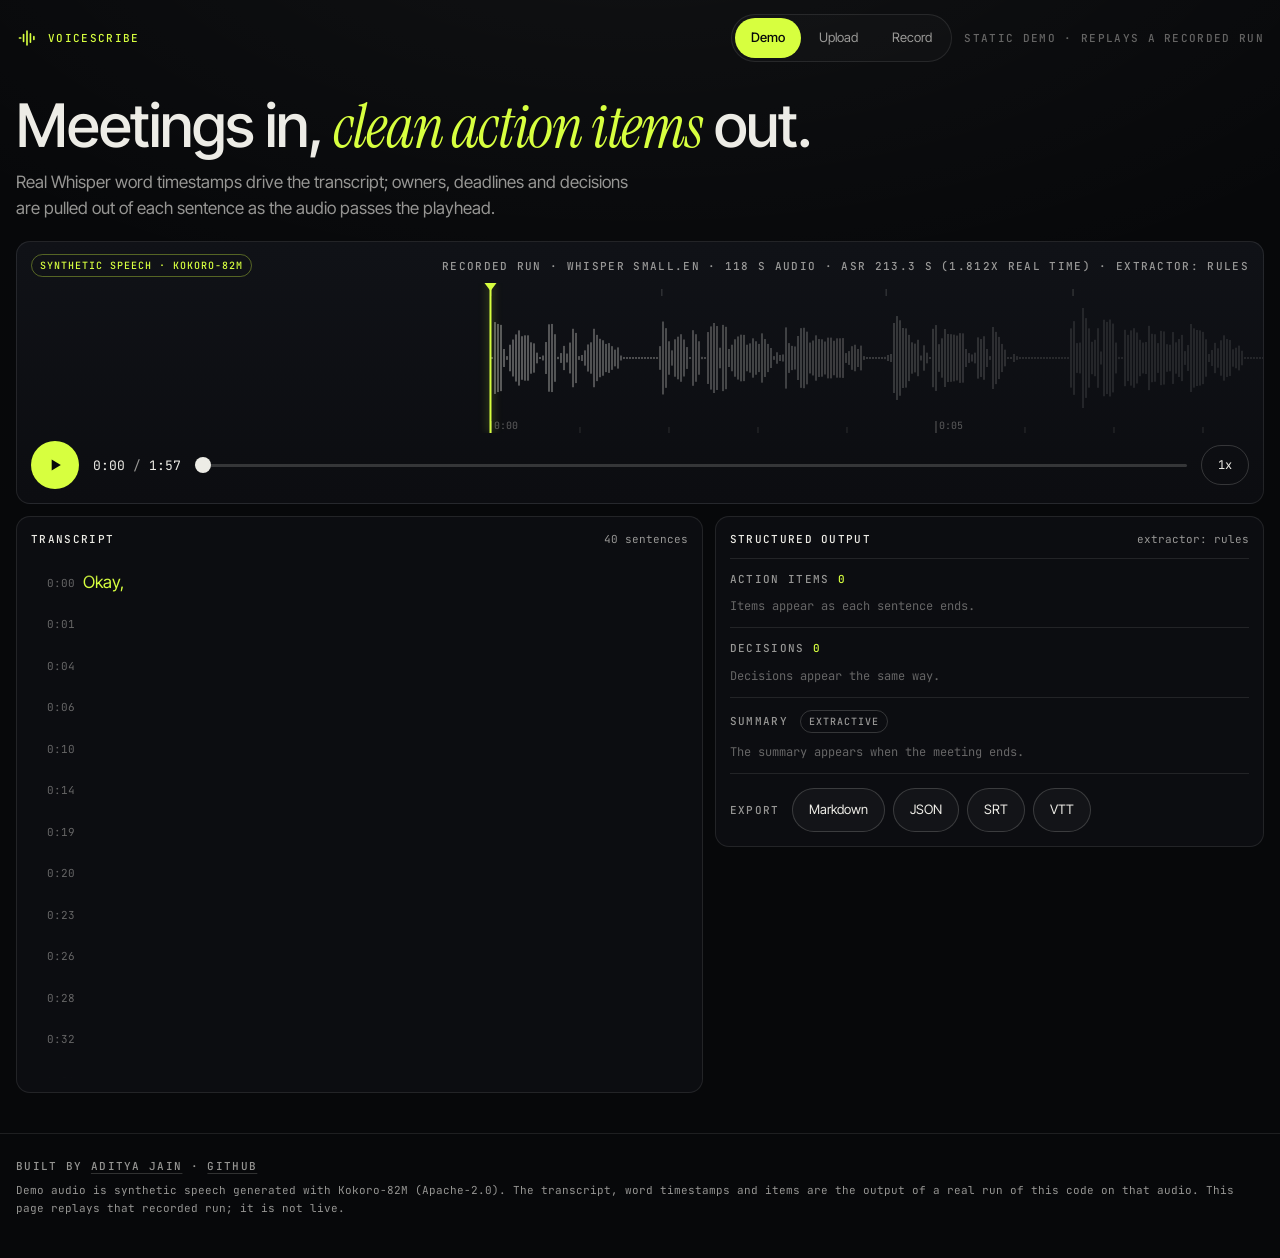
==== web/index.html @ 371c5ebb "Web UI with waveform playhead, word-by-word transcript and animated items; recorded demo run; CI; sl" ====
<!doctype html>
<html lang="en" data-theme="dark">
<head>
<meta charset="utf-8">
<meta name="viewport" content="width=device-width, initial-scale=1, viewport-fit=cover">
<title>VoiceScribe · meetings in, clean action items out</title>
<meta name="description" content="Whisper word timestamps and structured action-item extraction, shown on a real audio timeline.">
<meta name="theme-color" content="#07080a">
<link rel="icon" href="data:image/svg+xml,%3Csvg xmlns='http://www.w3.org/2000/svg' viewBox='0 0 32 32'%3E%3Crect width='32' height='32' rx='7' fill='%2307080a'/%3E%3Cpath d='M6 16h2M11 11v10M16 6v20M21 10v12M26 14v4' stroke='%23d7ff3f' stroke-width='2.4' stroke-linecap='round'/%3E%3C/svg%3E">
<link rel="preconnect" href="https://fonts.googleapis.com">
<link rel="preconnect" href="https://fonts.gstatic.com" crossorigin>
<link href="https://fonts.googleapis.com/css2?family=Inter+Tight:wght@400;500;600&family=Instrument+Serif:ital@1&family=JetBrains+Mono:wght@400;500&display=swap" rel="stylesheet">
<link rel="stylesheet" href="style.css">
</head>
<body>
<a class="skip" href="#transcript">Skip to transcript</a>

<header class="top">
  <div class="brand">
    <svg viewBox="0 0 32 32" width="22" height="22" aria-hidden="true"><path d="M5 16h2M11 11v10M16 6v20M21 10v12M26 14v4" stroke="currentColor" stroke-width="2.4" stroke-linecap="round" fill="none"/></svg>
    <span class="mono label">VoiceScribe</span>
  </div>
  <nav class="modes" aria-label="Mode">
    <button class="mode on" data-mode="demo" type="button">Demo</button>
    <button class="mode" data-mode="upload" type="button">Upload</button>
    <button class="mode" data-mode="record" type="button">Record</button>
  </nav>
  <div class="mono label env" id="env" role="status">checking backend</div>
</header>

<main>
  <section class="hero">
    <h1>Meetings in, <em>clean action items</em> out.</h1>
    <p class="lede">Real Whisper word timestamps drive the transcript; owners, deadlines and decisions are pulled out of each sentence as the audio passes the playhead.</p>
  </section>

  <section class="stage" aria-label="Audio timeline">
    <div class="stage-top mono label">
      <span id="source-tag" class="tag tag-lime">Synthetic speech · Kokoro-82M</span>
      <span id="run-info" class="muted"></span>
    </div>
    <div class="wave-wrap">
      <canvas id="wave" aria-label="Waveform streaming past the playhead"></canvas>
      <div class="wave-msg mono" id="wave-msg" hidden></div>
    </div>
    <div class="transport" id="transport">
      <button id="play" class="play" type="button" aria-label="Play" disabled>
        <svg class="i-play" viewBox="0 0 24 24" width="20" height="20"><path d="M8 5.5v13l11-6.5z" fill="currentColor"/></svg>
        <svg class="i-pause" viewBox="0 0 24 24" width="20" height="20"><path d="M7 5h4v14H7zM13 5h4v14h-4z" fill="currentColor"/></svg>
      </button>
      <div class="time mono"><span id="t-cur">0:00</span><span class="muted"> / </span><span id="t-dur">0:00</span></div>
      <input id="scrub" type="range" min="0" max="1000" value="0" step="1" aria-label="Seek" disabled>
      <button id="rate" class="rate mono" type="button" aria-label="Playback speed">1x</button>
    </div>
  </section>

  <section class="panel intake" id="intake" hidden>
    <div class="intake-row" id="upload-ui" hidden>
      <label class="file">
        <input type="file" id="file" accept="audio/*,video/webm,.wav,.mp3,.m4a,.ogg,.flac,.webm">
        <span class="btn" id="file-btn">Choose audio file</span>
        <span class="mono muted" id="file-name">no file chosen</span>
      </label>
    </div>
    <div class="intake-row" id="record-ui" hidden>
      <button class="btn rec" id="rec" type="button"><span class="dot"></span><span id="rec-label">Start recording</span></button>
      <canvas id="meter" width="160" height="28" aria-hidden="true"></canvas>
      <span class="mono muted" id="rec-time">0:00</span>
    </div>
    <div class="intake-row fields" id="fields" hidden>
      <label class="field"><span class="mono label">Meeting date</span><input type="date" id="date"></label>
      <label class="field"><span class="mono label">Extractor</span>
        <select id="extractor"><option value="rules">rules (offline)</option><option value="local">rules + local model</option><option value="openai">openai (needs key)</option><option value="anthropic">anthropic (needs key)</option></select>
      </label>
      <label class="check" id="diar-wrap"><input type="checkbox" id="diar"><span>Identify speakers</span></label>
      <button class="btn primary" id="process" type="button" disabled>Transcribe and extract</button>
    </div>
    <div class="pipe" id="pipe" hidden>
      <div class="steps mono"><span data-s="decode">decode</span><i></i><span data-s="transcribe">transcribe</span><i></i><span data-s="diarize">speakers</span><i></i><span data-s="extract">segment + extract</span></div>
      <div class="bar"><div id="pipe-bar"></div></div>
      <div class="mono muted" id="pipe-msg"></div>
    </div>
    <p class="note" id="intake-note"></p>
  </section>

  <div class="cols">
    <section class="panel transcript" aria-label="Transcript">
      <div class="panel-head"><h2 class="mono label">Transcript</h2><span class="mono muted" id="tr-meta"></span></div>
      <div id="transcript" class="tr-scroll" tabindex="0"></div>
    </section>

    <section class="panel items" aria-label="Extracted items">
      <div class="panel-head"><h2 class="mono label">Structured output</h2><span class="mono muted" id="it-meta"></span></div>
      <div class="group">
        <h3 class="mono label sub">Action items <b id="n-act">0</b></h3>
        <ol id="actions" class="cards"></ol>
        <p class="empty mono" id="actions-empty">Items appear as each sentence ends.</p>
      </div>
      <div class="group">
        <h3 class="mono label sub">Decisions <b id="n-dec">0</b></h3>
        <ol id="decisions" class="cards"></ol>
        <p class="empty mono" id="decisions-empty">Decisions appear the same way.</p>
      </div>
      <div class="group">
        <h3 class="mono label sub">Summary <span class="tag" id="sum-kind">extractive</span></h3>
        <p id="summary" class="summary"></p>
        <p class="empty mono" id="summary-empty">The summary appears when the meeting ends.</p>
      </div>
      <div class="exports">
        <span class="mono label">Export</span>
        <button class="btn sm" data-fmt="md" type="button">Markdown</button>
        <button class="btn sm" data-fmt="json" type="button">JSON</button>
        <button class="btn sm" data-fmt="srt" type="button">SRT</button>
        <button class="btn sm" data-fmt="vtt" type="button">VTT</button>
      </div>
    </section>
  </div>
</main>

<footer>
  <div class="mono label">Built by <a href="https://adityajain16.vercel.app" rel="noopener">Aditya Jain</a> · <a href="https://github.com/Aditya2616/VoiceScribe" rel="noopener">GitHub</a></div>
  <div class="mono muted small" id="run-info-m"></div>
  <div class="mono muted small" id="credits">Demo audio is synthetic speech generated with Kokoro-82M (Apache-2.0). Transcript, timestamps and items are the output of a real run of this code. Recorded run, not live.</div>
</footer>

<audio id="audio" preload="auto" playsinline></audio>
<script type="module" src="app.js"></script>
</body>
</html>
---- web/style.css ----
:root {
  --void: #07080a;
  --panel: #0c0d11;
  --panel-2: #101217;
  --bone: #edece6;
  --mute: rgba(237, 236, 230, .62);
  --dim: rgba(237, 236, 230, .4);
  --line: rgba(237, 236, 230, .1);
  --line-2: rgba(237, 236, 230, .18);
  --lime: #d7ff3f;
  --lime-rgb: 215 255 63;
  --ember: #ff7a3d;
  --on-lime: #07080a;
  --sans: "Inter Tight", system-ui, -apple-system, "Segoe UI", sans-serif;
  --serif: "Instrument Serif", Georgia, serif;
  --mono: "JetBrains Mono", ui-monospace, Consolas, monospace;
  --ease: cubic-bezier(.19, 1, .22, 1);
  --gutter: 16px;
  color-scheme: dark;
}
* { box-sizing: border-box; }
html { -webkit-text-size-adjust: 100%; text-size-adjust: 100%; }
body {
  margin: 0; background: var(--void); color: var(--bone); font-family: var(--sans); font-size: 16px; line-height: 1.5;
  min-height: 100vh; overflow-x: hidden;
  background-image: radial-gradient(120% 60% at 50% -10%, rgba(255,255,255,.045), transparent 60%);
  padding-bottom: env(safe-area-inset-bottom);
}
a { color: inherit; text-decoration-color: var(--line-2); text-underline-offset: 3px; }
a:hover { text-decoration-color: var(--lime); color: var(--lime); }
button, input, select { font: inherit; color: inherit; }
button { cursor: pointer; }
:focus-visible { outline: 2px solid var(--lime); outline-offset: 2px; }
.skip { position: absolute; left: -999px; top: 0; background: var(--lime); color: var(--on-lime); padding: 8px 12px; z-index: 20; }
.skip:focus { left: 8px; top: 8px; }
.mono { font-family: var(--mono); }
.label { font-size: 11px; letter-spacing: .12em; text-transform: uppercase; font-weight: 500; }
.muted { color: var(--mute); }
.small { font-size: 11px; line-height: 1.6; }
[hidden] { display: none !important; }

/* header */
.top { display: flex; align-items: center; gap: 12px; padding: 14px var(--gutter); max-width: 1280px; margin: 0 auto; flex-wrap: wrap; }
.brand { display: flex; align-items: center; gap: 10px; color: var(--lime); }
.modes { display: flex; gap: 2px; margin-left: auto; padding: 3px; border: 1px solid var(--line); border-radius: 999px; background: rgba(255,255,255,.02); }
.mode { border: 0; background: transparent; color: var(--mute); font-size: 13px; padding: 0 16px; min-height: 40px; border-radius: 999px; transition: background .25s var(--ease), color .25s; }
.mode.on { background: var(--lime); color: var(--on-lime); font-weight: 500; }
.mode:not(.on):hover { color: var(--bone); }
.env { color: var(--dim); flex-basis: 100%; order: 3; }
.env b { color: var(--lime); font-weight: 500; }
@media (min-width: 760px) { .env { flex-basis: auto; order: 0; } .modes { margin-left: auto; } }

main { max-width: 1280px; margin: 0 auto; padding: 0 var(--gutter) 40px; }

/* hero */
.hero { padding: 18px 0 20px; max-width: 880px; }
h1 { font-weight: 500; font-size: clamp(30px, 6.4vw, 60px); line-height: 1.04; letter-spacing: -.02em; margin: 0 0 12px; }
h1 em { font-family: var(--serif); font-weight: 400; color: var(--lime); }
.lede { color: var(--mute); margin: 0; max-width: 62ch; font-size: clamp(15px, 2vw, 17px); }

/* stage */
.stage { border: 1px solid var(--line); border-radius: 14px; background: linear-gradient(180deg, var(--panel-2), var(--panel)); overflow: hidden; }
.stage-top { display: flex; justify-content: space-between; align-items: center; gap: 8px; padding: 12px 14px 0; flex-wrap: wrap; }
.tag { display: inline-block; padding: 3px 8px; border: 1px solid var(--line-2); border-radius: 999px; font-size: 10px; letter-spacing: .1em; text-transform: uppercase; font-family: var(--mono); color: var(--mute); }
.tag-lime { color: var(--lime); border-color: rgb(var(--lime-rgb) / .35); }
.wave-wrap { position: relative; height: 150px; margin-top: 6px; }
#wave { position: absolute; inset: 0; width: 100%; height: 100%; display: block; touch-action: pan-y; cursor: ew-resize; }
.wave-msg { position: absolute; inset: 0; display: grid; place-items: center; text-align: center; color: var(--mute); font-size: 12px; padding: 0 20px; pointer-events: none; }
.transport { display: grid; grid-template-columns: 48px auto 1fr auto; align-items: center; gap: 14px; padding: 8px 14px 14px; }
.play { width: 48px; height: 48px; border-radius: 50%; border: 0; background: var(--lime); color: var(--on-lime); display: grid; place-items: center; transition: transform .2s var(--ease), opacity .2s; }
.play:disabled { opacity: .35; cursor: default; }
.play:not(:disabled):active { transform: scale(.94); }
.play .i-pause { display: none; }
.play.playing .i-pause { display: block; }
.play.playing .i-play { display: none; }
.time { font-size: 13px; white-space: nowrap; min-width: 84px; }
.rate { min-width: 48px; min-height: 40px; border: 1px solid var(--line-2); background: transparent; border-radius: 999px; font-size: 12px; }
.rate:hover { border-color: var(--lime); }
input[type=range] { -webkit-appearance: none; appearance: none; width: 100%; height: 40px; background: transparent; margin: 0; cursor: pointer; }
input[type=range]::-webkit-slider-runnable-track { height: 3px; background: linear-gradient(90deg, var(--lime) var(--p, 0%), var(--line-2) var(--p, 0%)); border-radius: 2px; }
input[type=range]::-moz-range-track { height: 3px; background: var(--line-2); border-radius: 2px; }
input[type=range]::-moz-range-progress { height: 3px; background: var(--lime); }
input[type=range]::-webkit-slider-thumb { -webkit-appearance: none; width: 16px; height: 16px; border-radius: 50%; background: var(--bone); margin-top: -6.5px; border: 0; }
input[type=range]::-moz-range-thumb { width: 16px; height: 16px; border-radius: 50%; background: var(--bone); border: 0; }
input[type=range]:disabled { opacity: .4; cursor: default; }

/* buttons, fields */
.btn { display: inline-flex; align-items: center; justify-content: center; gap: 8px; min-height: 44px; padding: 0 18px; border-radius: 999px; border: 1px solid var(--line-2); background: rgba(255,255,255,.03); font-size: 14px; transition: border-color .2s, background .2s, color .2s; }
.btn:hover:not(:disabled) { border-color: var(--lime); color: var(--lime); }
.btn:disabled { opacity: .4; cursor: default; }
.btn.primary { background: var(--lime); color: var(--on-lime); border-color: var(--lime); font-weight: 500; }
.btn.primary:hover:not(:disabled) { color: var(--on-lime); filter: brightness(1.06); }
.btn.sm { min-height: 44px; padding: 0 16px; font-size: 13px; }
.btn.rec .dot { width: 10px; height: 10px; border-radius: 50%; background: var(--ember); }
.btn.rec.on { border-color: var(--ember); }
.btn.rec.on .dot { animation: pulse 1s infinite; }
@keyframes pulse { 50% { opacity: .3; } }
.file input { position: absolute; opacity: 0; width: 1px; height: 1px; }
.file { display: flex; align-items: center; gap: 12px; flex-wrap: wrap; position: relative; }
.field { display: grid; gap: 4px; }
.field input, .field select { min-height: 44px; border: 1px solid var(--line-2); background: var(--void); border-radius: 10px; padding: 0 12px; font-size: 15px; }
.check { display: flex; align-items: center; gap: 8px; min-height: 44px; font-size: 14px; }
.check input { width: 20px; height: 20px; accent-color: var(--lime); }
.check.off { opacity: .45; }

/* panels */
.panel { border: 1px solid var(--line); border-radius: 14px; background: var(--panel); padding: 14px; }
.intake { margin-top: 12px; display: grid; gap: 14px; }
.intake-row { display: flex; align-items: flex-end; gap: 14px; flex-wrap: wrap; }
.intake-row.fields > .btn { margin-left: auto; }
#meter { background: var(--void); border: 1px solid var(--line); border-radius: 6px; }
.note { margin: 0; font-size: 13px; color: var(--mute); }
.note.err { color: var(--ember); }
.pipe { display: grid; gap: 8px; }
.steps { display: flex; align-items: center; gap: 8px; font-size: 11px; letter-spacing: .08em; text-transform: uppercase; flex-wrap: wrap; color: var(--dim); }
.steps i { width: 16px; height: 1px; background: var(--line-2); }
.steps span.on { color: var(--lime); }
.steps span.done { color: var(--bone); }
.bar { height: 3px; background: var(--line); border-radius: 2px; overflow: hidden; }
.bar > div { height: 100%; width: 0; background: var(--lime); transition: width .3s var(--ease); }

.cols { display: grid; gap: 12px; margin-top: 12px; grid-template-columns: 1fr; }
@media (min-width: 980px) { .cols { grid-template-columns: minmax(0, 1.25fr) minmax(360px, 1fr); align-items: start; } }
.panel-head { display: flex; justify-content: space-between; align-items: baseline; gap: 8px; margin-bottom: 10px; }
.panel-head h2 { margin: 0; color: var(--bone); }
.panel-head span { font-size: 11px; }

/* transcript */
.tr-scroll { position: relative; height: min(46vh, 420px); overflow-y: auto; padding: 4px 6px 40px 0; scroll-behavior: auto; overscroll-behavior: contain; -webkit-overflow-scrolling: touch; mask-image: linear-gradient(180deg, transparent 0, #000 22px, #000 calc(100% - 28px), transparent 100%); }
@media (min-width: 980px) { .tr-scroll { height: 520px; } }
.sent { display: grid; grid-template-columns: 44px 1fr; gap: 8px; padding: 8px 8px 8px 0; border-radius: 8px; cursor: pointer; position: relative; -webkit-tap-highlight-color: transparent; }
.sent .ts { font-family: var(--mono); font-size: 11px; color: var(--dim); padding-top: 5px; text-align: right; }
.sent .who { font-family: var(--mono); font-size: 10px; letter-spacing: .1em; text-transform: uppercase; color: var(--lime); display: block; margin-bottom: 1px; }
.sent .txt { font-size: 17px; line-height: 1.5; }
.w { opacity: 0; transition: opacity .22s linear, color .2s; display: inline; }
.w.on { opacity: .62; }
.sent.active .w.on { opacity: 1; }
.w.cur { color: var(--lime); opacity: 1; }
.sent.flash { animation: flash 1.4s var(--ease); }
.sent.src .txt { box-shadow: inset 2px 0 0 var(--lime); padding-left: 8px; margin-left: -10px; }
@keyframes flash { 0% { background: rgb(var(--lime-rgb) / .22); } 100% { background: transparent; } }
.tr-empty { color: var(--dim); font-size: 13px; padding: 20px 0; }

/* items */
.group { padding: 12px 0; border-top: 1px solid var(--line); }
.group:first-of-type { border-top: 0; padding-top: 0; }
.sub { margin: 0 0 10px; color: var(--mute); display: flex; align-items: center; gap: 8px; }
.sub b { font-weight: 500; color: var(--lime); }
.cards { list-style: none; padding: 0; margin: 0; display: grid; gap: 8px; }
.card { display: grid; gap: 8px; padding: 12px; border: 1px solid var(--line-2); border-radius: 10px; background: var(--panel-2); cursor: pointer; text-align: left; width: 100%; -webkit-tap-highlight-color: transparent; will-change: transform, opacity; }
.card:hover { border-color: rgb(var(--lime-rgb) / .5); }
.card[hidden] { display: none; }
.card .head { display: flex; align-items: center; gap: 8px; flex-wrap: wrap; }
.chip { font-family: var(--mono); font-size: 11px; padding: 3px 9px; border-radius: 999px; border: 1px solid rgb(var(--lime-rgb) / .45); color: var(--lime); }
.chip.none { border-color: var(--line-2); color: var(--dim); }
.chip.time { border-color: var(--line-2); color: var(--mute); margin-left: auto; }
.card .task { font-size: 16px; line-height: 1.35; font-weight: 500; }
.card .due { font-family: var(--mono); font-size: 12px; color: var(--bone); display: flex; gap: 8px; flex-wrap: wrap; align-items: baseline; }
.card .due .phrase { color: var(--dim); }
.card .due.none { color: var(--dim); }
.card .meth { font-family: var(--mono); font-size: 10px; letter-spacing: .1em; text-transform: uppercase; color: var(--dim); }
.card.dec .task { font-weight: 400; }
.empty { margin: 0; font-size: 12px; color: var(--dim); }
.summary { margin: 0; font-size: 15px; color: var(--bone); }
.group .tag { margin-left: 4px; }
.exports { display: flex; align-items: center; gap: 8px; flex-wrap: wrap; padding-top: 14px; border-top: 1px solid var(--line); }
.exports .label { color: var(--mute); margin-right: 4px; }

footer { max-width: 1280px; margin: 0 auto; padding: 24px var(--gutter) 40px; display: grid; gap: 8px; border-top: 1px solid var(--line); }
footer .label { color: var(--mute); }
#run-info-m { display: none; }

/* phone */
@media (max-width: 759px) {
  .wave-wrap { height: 112px; }
  .transport { grid-template-columns: 48px auto 1fr; gap: 10px; }
  .rate { grid-column: auto; }
  .transport .rate { display: none; }
  .intake-row.fields > .btn { margin-left: 0; width: 100%; }
  .sent .txt { font-size: 16px; }
  .sent { grid-template-columns: 36px 1fr; }
  /* thumb-reachable transport: pinned to the bottom while the stage scrolls away */
  .stage { position: sticky; top: 0; z-index: 5; border-radius: 0 0 14px 14px; margin: 0 calc(-1 * var(--gutter)); border-left: 0; border-right: 0; background: var(--panel-2); }
  .transport { position: fixed; left: 0; right: 0; bottom: 0; z-index: 10; background: rgba(12, 13, 17, .94); border-top: 1px solid var(--line-2); padding: 8px var(--gutter) calc(8px + env(safe-area-inset-bottom)); grid-template-columns: 48px auto 1fr auto; }
  .transport .rate { display: inline-flex; align-items: center; justify-content: center; }
  main { padding-bottom: 110px; }
  footer { padding-bottom: 110px; }
  .stage-top { padding-top: 10px; }
  #run-info { display: none; }
  #run-info-m { display: block; }
}
@media (prefers-reduced-motion: reduce) {
  .w, .btn, .mode, .play, .bar > div { transition: none; }
  .sent.flash { animation: none; background: rgb(var(--lime-rgb) / .14); }
  .btn.rec.on .dot { animation: none; }
}
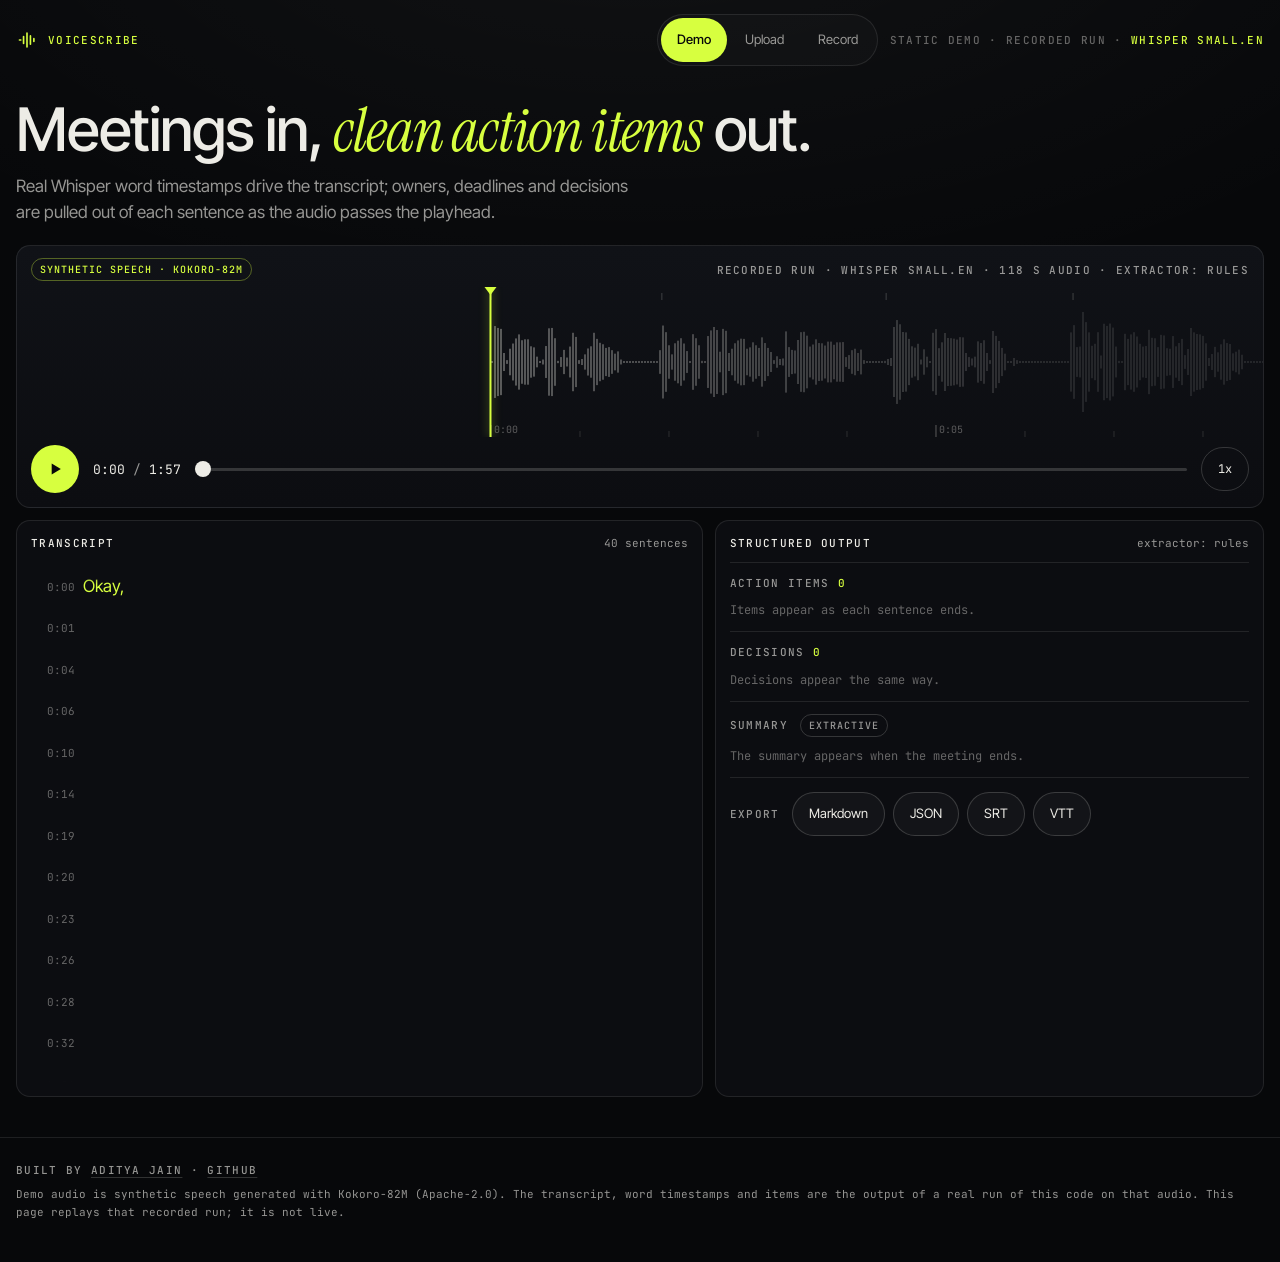
==== commit bb8a2034: "Canonicalise names, fix and re-measure the local model, owner cues in the rules, six more held-out m" ====
--- a/web/index.html
+++ b/web/index.html
@@ -25,7 +25,7 @@
     <button class="mode" data-mode="upload" type="button">Upload</button>
     <button class="mode" data-mode="record" type="button">Record</button>
   </nav>
-  <div class="mono label env" id="env" role="status">checking backend</div>
+  <div class="mono label env" id="env" role="status"></div>
 </header>
 
 <main>
@@ -70,8 +70,9 @@
     <div class="intake-row fields" id="fields" hidden>
       <label class="field"><span class="mono label">Meeting date</span><input type="date" id="date"></label>
       <label class="field"><span class="mono label">Extractor</span>
-        <select id="extractor"><option value="rules">rules (offline)</option><option value="local">rules + local model</option><option value="openai">openai (needs key)</option><option value="anthropic">anthropic (needs key)</option></select>
+        <select id="extractor"><option value="rules">rules (offline)</option><option value="local">rules + local model (owners)</option><option value="openai">openai (needs key)</option><option value="anthropic">anthropic (needs key)</option></select>
       </label>
+      <label class="field grow"><span class="mono label">Participants (optional)</span><input type="text" id="participants" placeholder="Ana, Ben, Chloe" maxlength="200" autocomplete="off" autocapitalize="words"></label>
       <label class="check" id="diar-wrap"><input type="checkbox" id="diar"><span>Identify speakers</span></label>
       <button class="btn primary" id="process" type="button" disabled>Transcribe and extract</button>
     </div>
--- a/web/style.css
+++ b/web/style.css
@@ -43,7 +43,7 @@
 .top { display: flex; align-items: center; gap: 12px; padding: 14px var(--gutter); max-width: 1280px; margin: 0 auto; flex-wrap: wrap; }
 .brand { display: flex; align-items: center; gap: 10px; color: var(--lime); }
 .modes { display: flex; gap: 2px; margin-left: auto; padding: 3px; border: 1px solid var(--line); border-radius: 999px; background: rgba(255,255,255,.02); }
-.mode { border: 0; background: transparent; color: var(--mute); font-size: 13px; padding: 0 16px; min-height: 40px; border-radius: 999px; transition: background .25s var(--ease), color .25s; }
+.mode { border: 0; background: transparent; color: var(--mute); font-size: 13px; padding: 0 16px; min-height: 44px; min-width: 44px; border-radius: 999px; transition: background .25s var(--ease), color .25s; }
 .mode.on { background: var(--lime); color: var(--on-lime); font-weight: 500; }
 .mode:not(.on):hover { color: var(--bone); }
 .env { color: var(--dim); flex-basis: 100%; order: 3; }
@@ -74,9 +74,9 @@
 .play.playing .i-pause { display: block; }
 .play.playing .i-play { display: none; }
 .time { font-size: 13px; white-space: nowrap; min-width: 84px; }
-.rate { min-width: 48px; min-height: 40px; border: 1px solid var(--line-2); background: transparent; border-radius: 999px; font-size: 12px; }
+.rate { min-width: 48px; min-height: 44px; border: 1px solid var(--line-2); background: transparent; border-radius: 999px; font-size: 12px; }
 .rate:hover { border-color: var(--lime); }
-input[type=range] { -webkit-appearance: none; appearance: none; width: 100%; height: 40px; background: transparent; margin: 0; cursor: pointer; }
+input[type=range] { -webkit-appearance: none; appearance: none; width: 100%; height: 44px; background: transparent; margin: 0; cursor: pointer; }
 input[type=range]::-webkit-slider-runnable-track { height: 3px; background: linear-gradient(90deg, var(--lime) var(--p, 0%), var(--line-2) var(--p, 0%)); border-radius: 2px; }
 input[type=range]::-moz-range-track { height: 3px; background: var(--line-2); border-radius: 2px; }
 input[type=range]::-moz-range-progress { height: 3px; background: var(--lime); }
@@ -98,7 +98,8 @@
 .file input { position: absolute; opacity: 0; width: 1px; height: 1px; }
 .file { display: flex; align-items: center; gap: 12px; flex-wrap: wrap; position: relative; }
 .field { display: grid; gap: 4px; }
-.field input, .field select { min-height: 44px; border: 1px solid var(--line-2); background: var(--void); border-radius: 10px; padding: 0 12px; font-size: 15px; }
+.field.grow { flex: 1 1 200px; min-width: 0; }
+.field input, .field select { min-height: 44px; border: 1px solid var(--line-2); background: var(--void); border-radius: 10px; padding: 0 12px; font-size: 16px; }
 .check { display: flex; align-items: center; gap: 8px; min-height: 44px; font-size: 14px; }
 .check input { width: 20px; height: 20px; accent-color: var(--lime); }
 .check.off { opacity: .45; }
@@ -120,14 +121,16 @@
 .bar > div { height: 100%; width: 0; background: var(--lime); transition: width .3s var(--ease); }
 
 .cols { display: grid; gap: 12px; margin-top: 12px; grid-template-columns: 1fr; }
-@media (min-width: 980px) { .cols { grid-template-columns: minmax(0, 1.25fr) minmax(360px, 1fr); align-items: start; } }
+@media (min-width: 980px) { .cols { grid-template-columns: minmax(0, 1.25fr) minmax(360px, 1fr); align-items: stretch; } }
 .panel-head { display: flex; justify-content: space-between; align-items: baseline; gap: 8px; margin-bottom: 10px; }
 .panel-head h2 { margin: 0; color: var(--bone); }
 .panel-head span { font-size: 11px; }
 
 /* transcript */
 .tr-scroll { position: relative; height: min(46vh, 420px); overflow-y: auto; padding: 4px 6px 40px 0; scroll-behavior: auto; overscroll-behavior: contain; -webkit-overflow-scrolling: touch; mask-image: linear-gradient(180deg, transparent 0, #000 22px, #000 calc(100% - 28px), transparent 100%); }
-@media (min-width: 980px) { .tr-scroll { height: 520px; } }
+/* desktop: the transcript panel fills the height of the structured-output column and scrolls inside it */
+.transcript { display: flex; flex-direction: column; }
+@media (min-width: 980px) { .tr-scroll { height: auto; flex: 1 1 0; min-height: 520px; } }
 .sent { display: grid; grid-template-columns: 44px 1fr; gap: 8px; padding: 8px 8px 8px 0; border-radius: 8px; cursor: pointer; position: relative; -webkit-tap-highlight-color: transparent; }
 .sent .ts { font-family: var(--mono); font-size: 11px; color: var(--dim); padding-top: 5px; text-align: right; }
 .sent .who { font-family: var(--mono); font-size: 10px; letter-spacing: .1em; text-transform: uppercase; color: var(--lime); display: block; margin-bottom: 1px; }
@@ -184,6 +187,8 @@
   .transport { position: fixed; left: 0; right: 0; bottom: 0; z-index: 10; background: rgba(12, 13, 17, .94); border-top: 1px solid var(--line-2); padding: 8px var(--gutter) calc(8px + env(safe-area-inset-bottom)); grid-template-columns: 48px auto 1fr auto; }
   .transport .rate { display: inline-flex; align-items: center; justify-content: center; }
   main { padding-bottom: 110px; }
+  .transcript { scroll-margin-top: calc(var(--stage-h, 300px) + 8px); }
+  .tr-scroll { height: max(200px, calc(100dvh - var(--stage-h, 300px) - var(--bar-h, 72px) - 76px)); padding-bottom: 28px; }
   footer { padding-bottom: 110px; }
   .stage-top { padding-top: 10px; }
   #run-info { display: none; }
